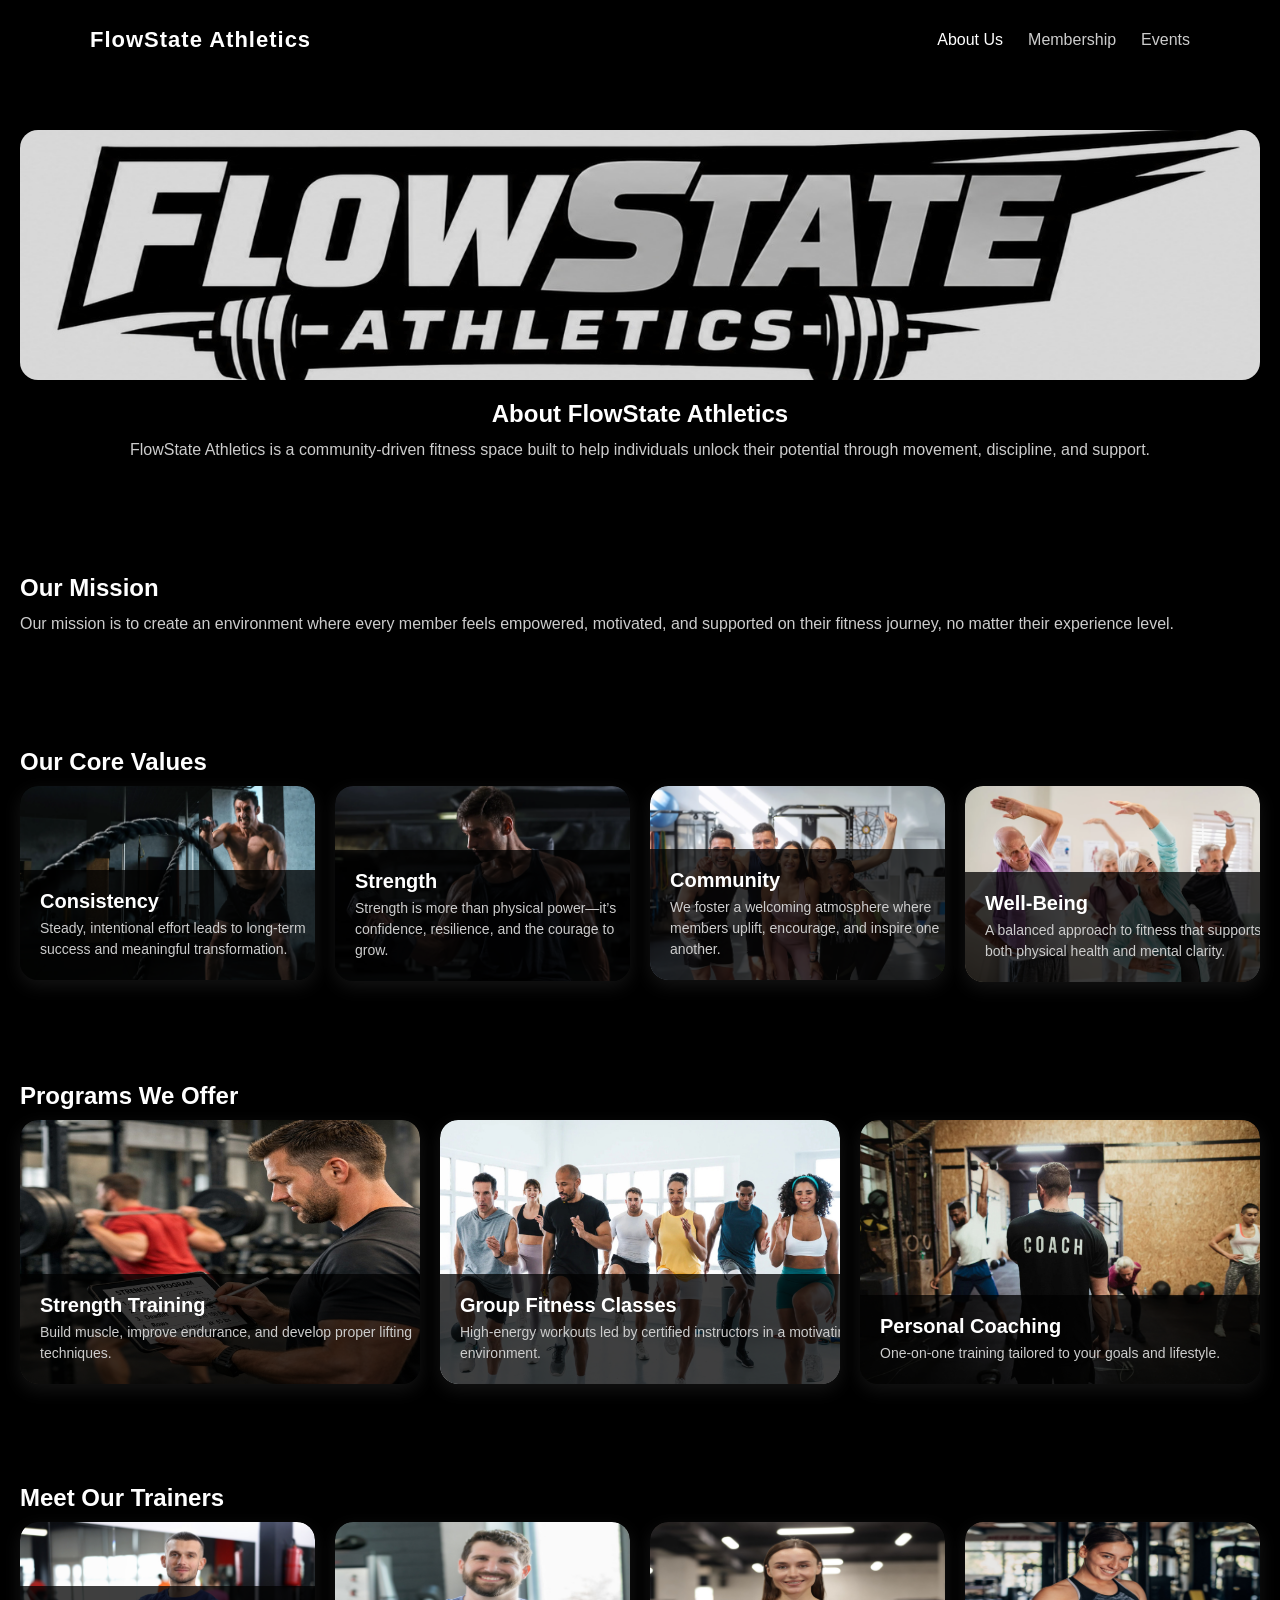
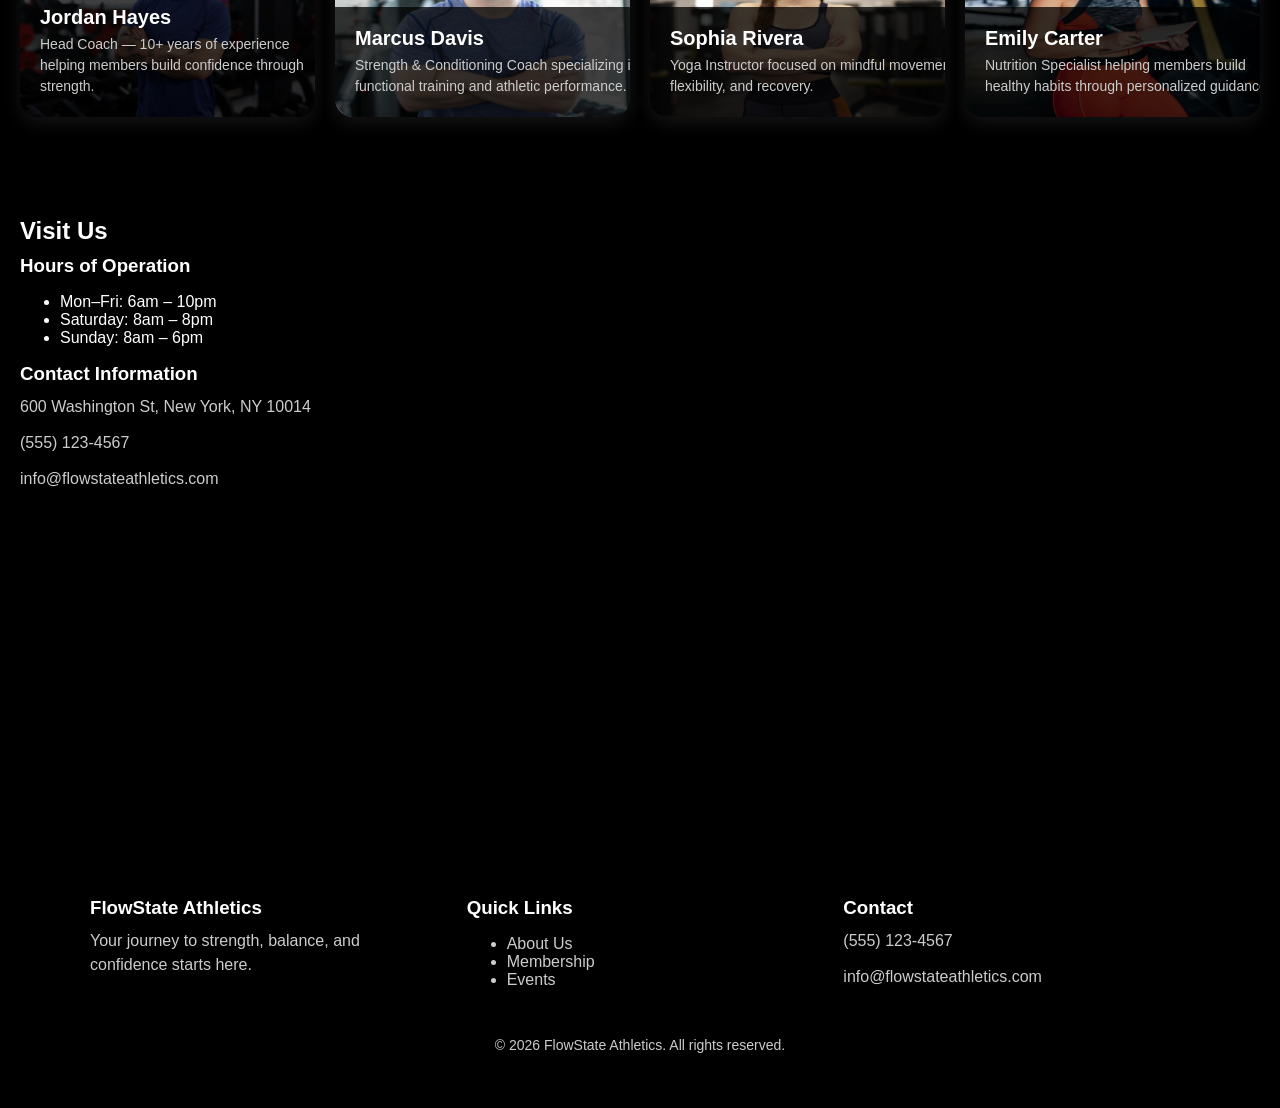
==== index.html @ 58fe33c2 "Update index.html" ====
<!DOCTYPE html>
<html lang="en">
<head>
    <meta charset="UTF-8">
    <meta name="viewport" content="width=device-width, initial-scale=1.0">
    <title>About Us | FlowState Athletics</title>
    <link href="images/favicon.png" rel="icon">
    <link rel="stylesheet" href="styles.css">
</head>

<body>

<header>
    <nav class="navbar">
        <a href="index.html" class="nav-logo">FlowState Athletics</a>

        <div class="hamburger" onclick="toggleMenu()">
            <span></span>
            <span></span>
            <span></span>
        </div>

        <ul class="nav-links" id="navMenu">
            <li><a href="index.html" class="active">About Us</a></li>
            <li><a href="membership.html">Membership</a></li>
            <li><a href="events.html">Events</a></li>
        </ul>
    </nav>
</header>

<main>

<section class="hero">
    <img src="images/about_hero.jpg" alt="FlowState Athletics Gym">
    <h1>About FlowState Athletics</h1>
    <p class="intro-text">
        FlowState Athletics is a community‑driven fitness space built to help individuals unlock their potential through movement, discipline, and support.
    </p>
</section>

<section class="mission">
    <h2>Our Mission</h2>
    <p class="mission-text">
        Our mission is to create an environment where every member feels empowered, motivated, and supported on their fitness journey, no matter their experience level.
    </p>
</section>

<section class="values">
    <h2>Our Core Values</h2>

    <div class="values-container">

        <div class="overlay-card">
            <img src="images/value_consistency.png" alt="Consistency Icon">
            <div class="overlay-box">
                <h3>Consistency</h3>
                <p>Steady, intentional effort leads to long‑term success and meaningful transformation.</p>
            </div>
        </div>

        <div class="overlay-card">
            <img src="images/value_strength.png" alt="Strength Icon">
            <div class="overlay-box">
                <h3>Strength</h3>
                <p>Strength is more than physical power—it’s confidence, resilience, and the courage to grow.</p>
            </div>
        </div>

        <div class="overlay-card">
            <img src="images/value_community.png" alt="Community Icon">
            <div class="overlay-box">
                <h3>Community</h3>
                <p>We foster a welcoming atmosphere where members uplift, encourage, and inspire one another.</p>
            </div>
        </div>

        <div class="overlay-card">
            <img src="images/value_wellbeing.png" alt="Well-being Icon">
            <div class="overlay-box">
                <h3>Well‑Being</h3>
                <p>A balanced approach to fitness that supports both physical health and mental clarity.</p>
            </div>
        </div>

    </div>
</section>

<section class="programs">
    <h2>Programs We Offer</h2>

    <div class="programs-container">

        <div class="overlay-card">
            <img src="images/program_strength.jpg" alt="Strength Training">
            <div class="overlay-box">
                <h3>Strength Training</h3>
                <p>Build muscle, improve endurance, and develop proper lifting techniques.</p>
            </div>
        </div>

        <div class="overlay-card">
            <img src="images/program_group_fitness.jpg" alt="Group Fitness Class">
            <div class="overlay-box">
                <h3>Group Fitness Classes</h3>
                <p>High‑energy workouts led by certified instructors in a motivating environment.</p>
            </div>
        </div>

        <div class="overlay-card">
            <img src="images/program_coaching.jpg" alt="Personal Coaching">
            <div class="overlay-box">
                <h3>Personal Coaching</h3>
                <p>One‑on‑one training tailored to your goals and lifestyle.</p>
            </div>
        </div>

    </div>
</section>

<section class="staff">
    <h2>Meet Our Trainers</h2>

    <div class="staff-container">

        <div class="overlay-card">
            <img src="images/trainer_jordan.jpg" alt="Trainer Jordan">
            <div class="overlay-box">
                <h3>Jordan Hayes</h3>
                <p>Head Coach — 10+ years of experience helping members build confidence through strength.</p>
            </div>
        </div>

        <div class="overlay-card">
            <img src="images/trainer_marcus.jpg" alt="Trainer Marcus">
            <div class="overlay-box">
                <h3>Marcus Davis</h3>
                <p>Strength & Conditioning Coach specializing in functional training and athletic performance.</p>
            </div>
        </div>

        <div class="overlay-card">
            <img src="images/trainer_sophia.jpg" alt="Trainer Sophia">
            <div class="overlay-box">
                <h3>Sophia Rivera</h3>
                <p>Yoga Instructor focused on mindful movement, flexibility, and recovery.</p>
            </div>
        </div>

        <div class="overlay-card">
            <img src="images/trainer_emily.jpg" alt="Trainer Emily">
            <div class="overlay-box">
                <h3>Emily Carter</h3>
                <p>Nutrition Specialist helping members build healthy habits through personalized guidance.</p>
            </div>
        </div>

    </div>
</section>

<section class="visit-us">
    <h2>Visit Us</h2>

    <div class="visit-container">

        <div class="hours">
            <h3>Hours of Operation</h3>
            <ul>
                <li>Mon–Fri: 6am – 10pm</li>
                <li>Saturday: 8am – 8pm</li>
                <li>Sunday: 8am – 6pm</li>
            </ul>
        </div>

        <div class="contact-info">
            <h3>Contact Information</h3>
            <p>600 Washington St, New York, NY 10014</p>
            <p>(555) 123‑4567</p>
            <p>info@flowstateathletics.com</p>
        </div>

        <div class="map-placeholder">
            <iframe src="https://www.google.com/maps/embed?pb=!1m18!1m12!1m3!1d3023.4178839327146!2d-74.01415341161527!3d40.73082949762415!2m3!1f0!2f0!3f0!3m2!1i1024!2i768!4f13.1!3m3!1m2!1s0x89c259ed09a11c3d%3A0x3c18cdf9b21d242e!2s600%20Washington%20St%2C%20New%20York%2C%20NY%2010014!5e0!3m2!1sfr!2sus!4v1779428335322!5m2!1sfr!2sus"
             width="400" height="300" style="border:0;" allowfullscreen="" loading="lazy" referrerpolicy="no-referrer-when-downgrade"></iframe>
        </div>

    </div>
</section>

</main>

<footer>
    <div class="footer-columns">

        <div class="footer-col">
            <h3>FlowState Athletics</h3>
            <p>Your journey to strength, balance, and confidence starts here.</p>
        </div>

        <div class="footer-col">
            <h3>Quick Links</h3>
            <ul>
                <li><a href="index.html">About Us</a></li>
                <li><a href="membership.html">Membership</a></li>
                <li><a href="events.html">Events</a></li>
            </ul>
        </div>

        <div class="footer-col">
            <h3>Contact</h3>
            <p>(555) 123‑4567</p>
            <p>info@flowstateathletics.com</p>
        </div>

    </div>

    <div class="footer-bottom">
        <p>© 2026 FlowState Athletics. All rights reserved.</p>
    </div>
</footer>

<script>
function toggleMenu() {
    document.getElementById("navMenu").classList.toggle("show");
}
</script>

</body>
</html>
---- styles.css ----
body {
    margin: 0;
    padding: 0;
    font-family: Verdana, sans-serif;
    background: #000000;
    color: #ffffff;
}

h1, h2, h3 {
    margin: 0 0 10px;
    font-weight: bold;
    color: #ffffff;
}

p {
    margin: 0 0 12px;
    line-height: 1.5;
    color: #cccccc;
}

section {
    padding: 50px 20px;
}

header {
    background: #000000;
    padding: 15px 0;
    position: relative;
    z-index: 9999;
}

.navbar {
    width: 90%;
    max-width: 1100px;
    margin: auto;
    display: flex;
    justify-content: space-between;
    align-items: center;
}

.nav-logo {
    color: #ffffff;
    font-size: 22px;
    font-weight: bold;
    text-decoration: none;
    letter-spacing: 1px;
}

.nav-links {
    list-style: none;
    display: flex;
    gap: 25px;
    position: relative;
    z-index: 9999;
}

.nav-links a {
    color: #cccccc;
    text-decoration: none;
    font-size: 16px;
}

.nav-links a:hover,
.nav-links .active {
    color: #ffffff;
}

.hamburger {
    display: none;
    flex-direction: column;
    gap: 5px;
    cursor: pointer;
}

.hamburger span {
    width: 28px;
    height: 3px;
    background: #ffffff;
    border-radius: 3px;
}

@media (max-width: 850px) {
    .hamburger {
        display: flex;
    }

    .nav-links {
        position: absolute;
        top: 70px;
        right: 0;
        width: 100%;
        background: #000000;
        flex-direction: column;
        text-align: center;
        padding: 20px 0;
        display: none;
        border-top: 1px solid #333333;
        z-index: 9999;
    }

    .nav-links li {
        margin: 15px 0;
    }

    .nav-links.show {
        display: flex;
    }

    .hero {
        margin-top: 20px;
    }
}

.hero img {
    width: 100%;
    height: auto;
    max-height: 250px;
    object-fit: cover;
    border-radius: 18px;
    margin-bottom: 20px;
    filter: brightness(85%);
}

@media (max-width: 600px) {
    .hero img {
        max-height: 180px;
    }
}

.hero {
    text-align: center;
}

.page-title {
    text-align: center;
    padding: 40px 20px;
}

.subtitle {
    color: #cccccc;
    font-size: 16px;
}

img {
    width: 100%;
    height: auto;
    object-fit: contain;
    display: block;
    border-radius: 18px;
}

.values-container,
.programs-container,
.staff-container,
.benefits-container,
.featured-container {
    display: grid;
    gap: 20px;
    grid-template-columns: repeat(auto-fit, minmax(250px, 1fr));
    align-items: start;
}

.overlay-card {
    position: relative;
    border-radius: 18px;
    overflow: hidden;
    background: #000000;
    box-shadow: 0 6px 18px rgba(255, 255, 255, 0.08);
    transition: transform 0.25s ease, box-shadow 0.25s ease;
}

.overlay-card:hover {
    transform: translateY(-6px);
    box-shadow: 0 12px 32px rgba(255, 255, 255, 0.12);
}

.overlay-card img {
    width: 100%;
    height: auto;
    display: block;
}

.overlay-box {
    position: absolute;
    bottom: 0;
    left: 0;
    width: 100%;
    padding: 20px;
    background: rgba(0, 0, 0, 0.75);
    color: #ffffff;
    border-bottom-left-radius: 18px;
    border-bottom-right-radius: 18px;
    opacity: 1;
    transition: opacity 0.3s ease;
}

.overlay-box h3 {
    margin: 0 0 5px;
    font-size: 20px;
    font-weight: bold;
}

.overlay-box p {
    margin: 0;
    font-size: 14px;
}

.registration-form {
    max-width: 700px;
    margin: auto;
}

.form-field {
    margin-bottom: 20px;
}

label {
    display: block;
    margin-bottom: 6px;
    font-weight: bold;
    color: #ffffff;
}

input,
select,
textarea {
    width: 100%;
    padding: 10px;
    border: 1px solid #444444;
    background: #111111;
    color: #ffffff;
    border-radius: 6px;
    font-size: 15px;
}

textarea {
    height: 120px;
}

button {
    padding: 12px 20px;
    background: #ffffff;
    color: #000000;
    border: none;
    border-radius: 6px;
    font-size: 15px;
    cursor: pointer;
}

button:hover {
    background: #cccccc;
}

.calendar-section {
    text-align: center;
}

.calendar-section h2 {
    text-align: center;
    margin-bottom: 20px;
}

.static-calendar {
    width: 100%;
    max-width: 900px;
    margin-left: auto;
    margin-right: auto;
    border-collapse: collapse;
    display: grid;
    grid-template-columns: repeat(7, 1fr);
    background: #111111;
    border: 1px solid #333333;
}

.static-calendar .header div {
    background: #000000;
    color: #ffffff;
    padding: 12px 0;
    text-align: center;
    font-weight: bold;
    border: 1px solid #222222;
}

.calendar-row {
    display: contents;
}

.day {
    min-height: 110px;
    padding: 8px;
    border: 1px solid #333333;
    vertical-align: top;
    font-size: 14px;
    background: #1a1a1a;
    color: #ffffff;
}

.day.empty {
    background: #0d0d0d;
}

.event {
    display: block;
    margin-top: 6px;
    font-size: 12px;
    color: #66aaff;
    line-height: 1.3;
}

.event.highlight {
    color: #ff6666;
    font-weight: bold;
}

.day:hover {
    background: #222222;
    cursor: pointer;
}

.calendar-note {
    text-align: center;
    margin-top: 12px;
    font-size: 14px;
    color: #cccccc;
}

footer {
    background: #000000;
    color: #cccccc;
    padding: 40px 20px;
}

.footer-columns {
    display: grid;
    grid-template-columns: repeat(auto-fit, minmax(200px, 1fr));
    gap: 30px;
    max-width: 1100px;
    margin: auto;
}

.footer-col h3 {
    color: #ffffff;
    margin-bottom: 10px;
}

.footer-col a {
    color: #cccccc;
    text-decoration: none;
}

.footer-col a:hover {
    color: #ffffff;
}

.footer-bottom {
    text-align: center;
    margin-top: 30px;
    color: #777777;
    font-size: 14px;
}
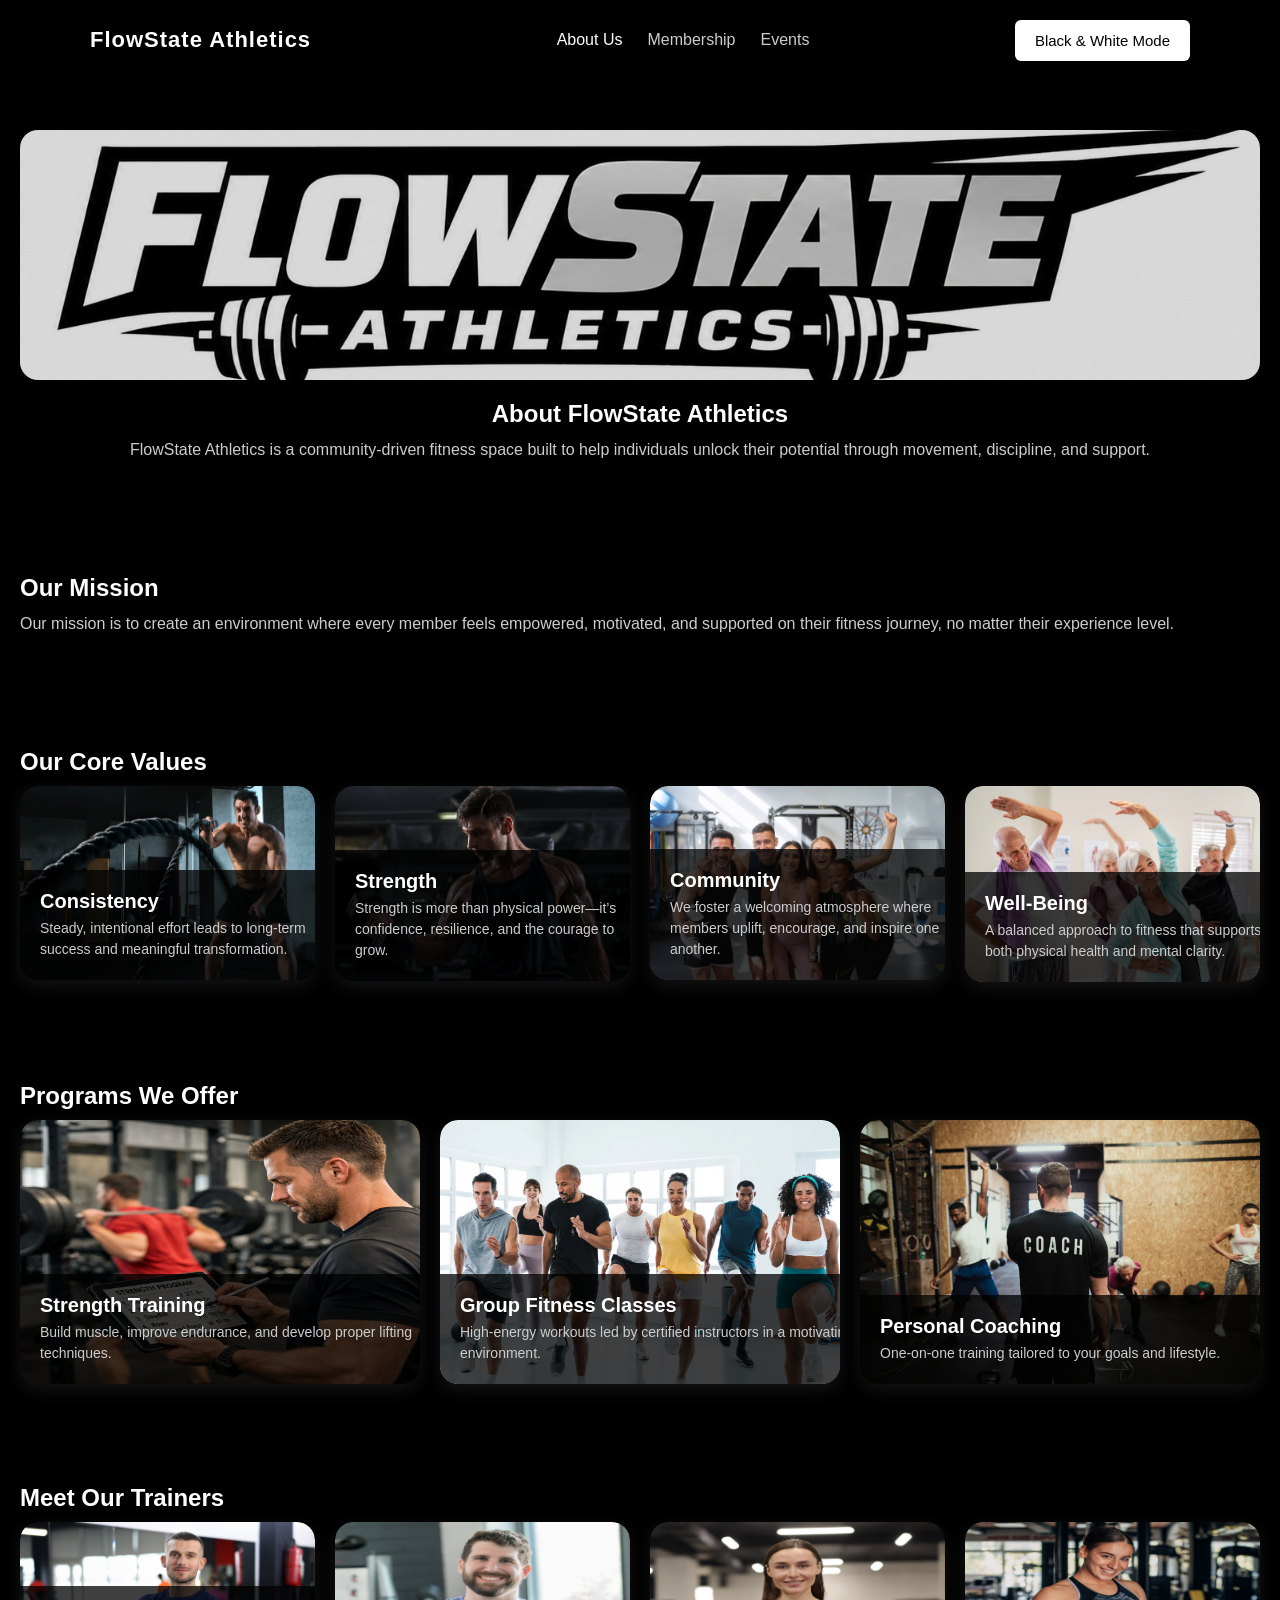
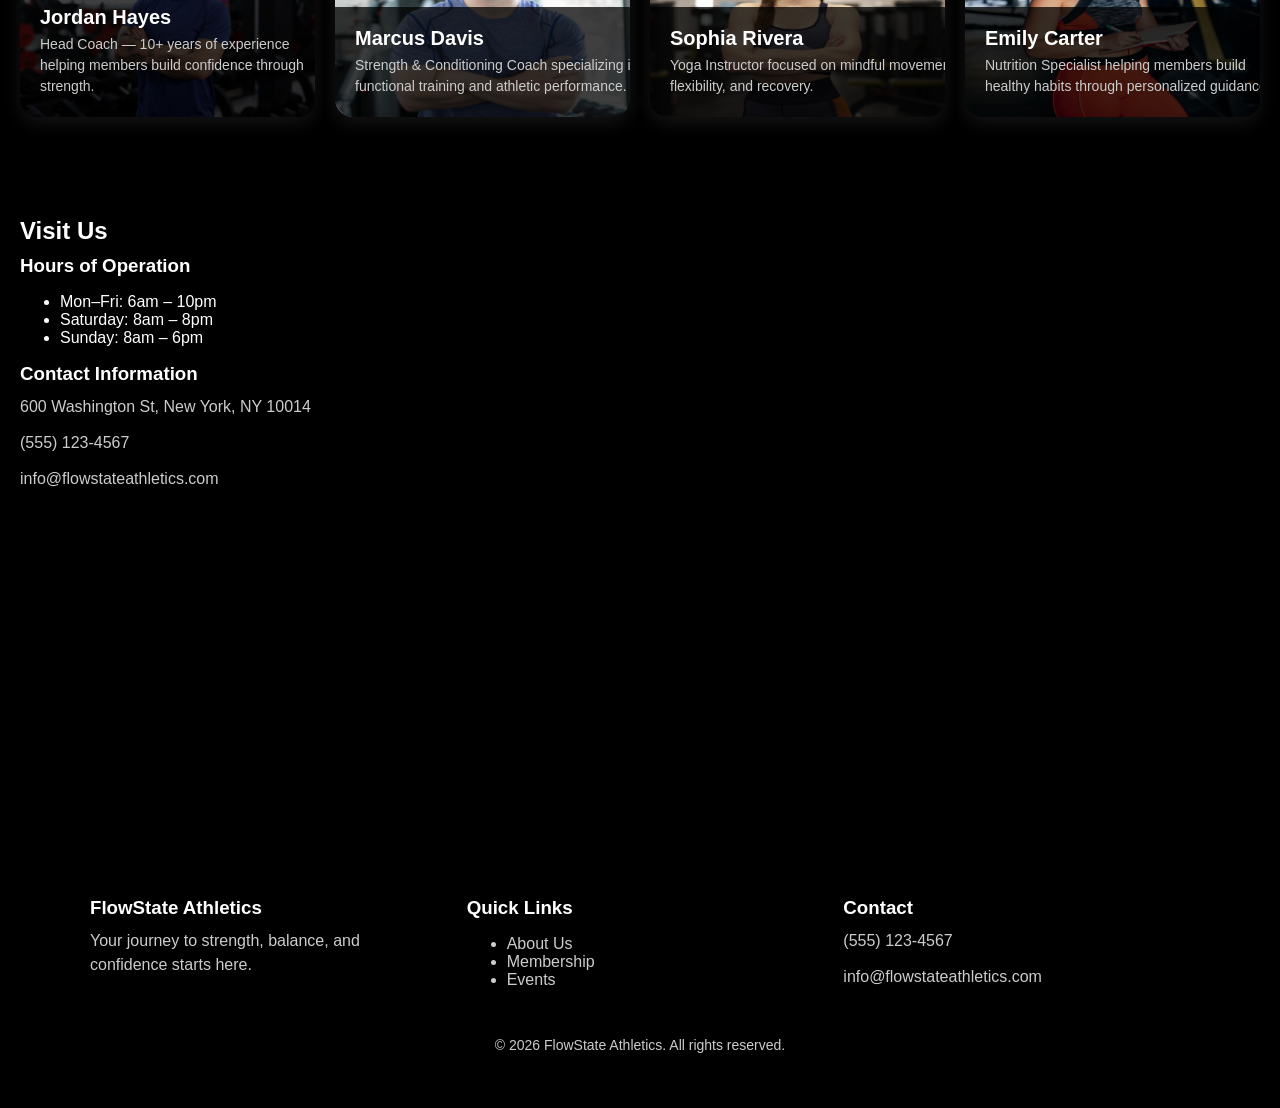
==== commit d39f2ce2: "Update index.html" ====
--- a/index.html
+++ b/index.html
@@ -25,6 +25,8 @@
             <li><a href="membership.html">Membership</a></li>
             <li><a href="events.html">Events</a></li>
         </ul>
+
+        <button id="bwToggle" onclick="toggleBW()">Black & White Mode</button>
     </nav>
 </header>
 
@@ -222,6 +224,18 @@
 function toggleMenu() {
     document.getElementById("navMenu").classList.toggle("show");
 }
+
+function toggleBW() {
+    let html = document.documentElement;
+
+    if (html.style.filter === "grayscale(100%)") {
+        html.style.filter = "none";
+        document.getElementById("bwToggle").innerText = "Black & White Mode";
+    } else {
+        html.style.filter = "grayscale(100%)";
+        document.getElementById("bwToggle").innerText = "Color Mode";
+    }
+}
 </script>
 
 </body>
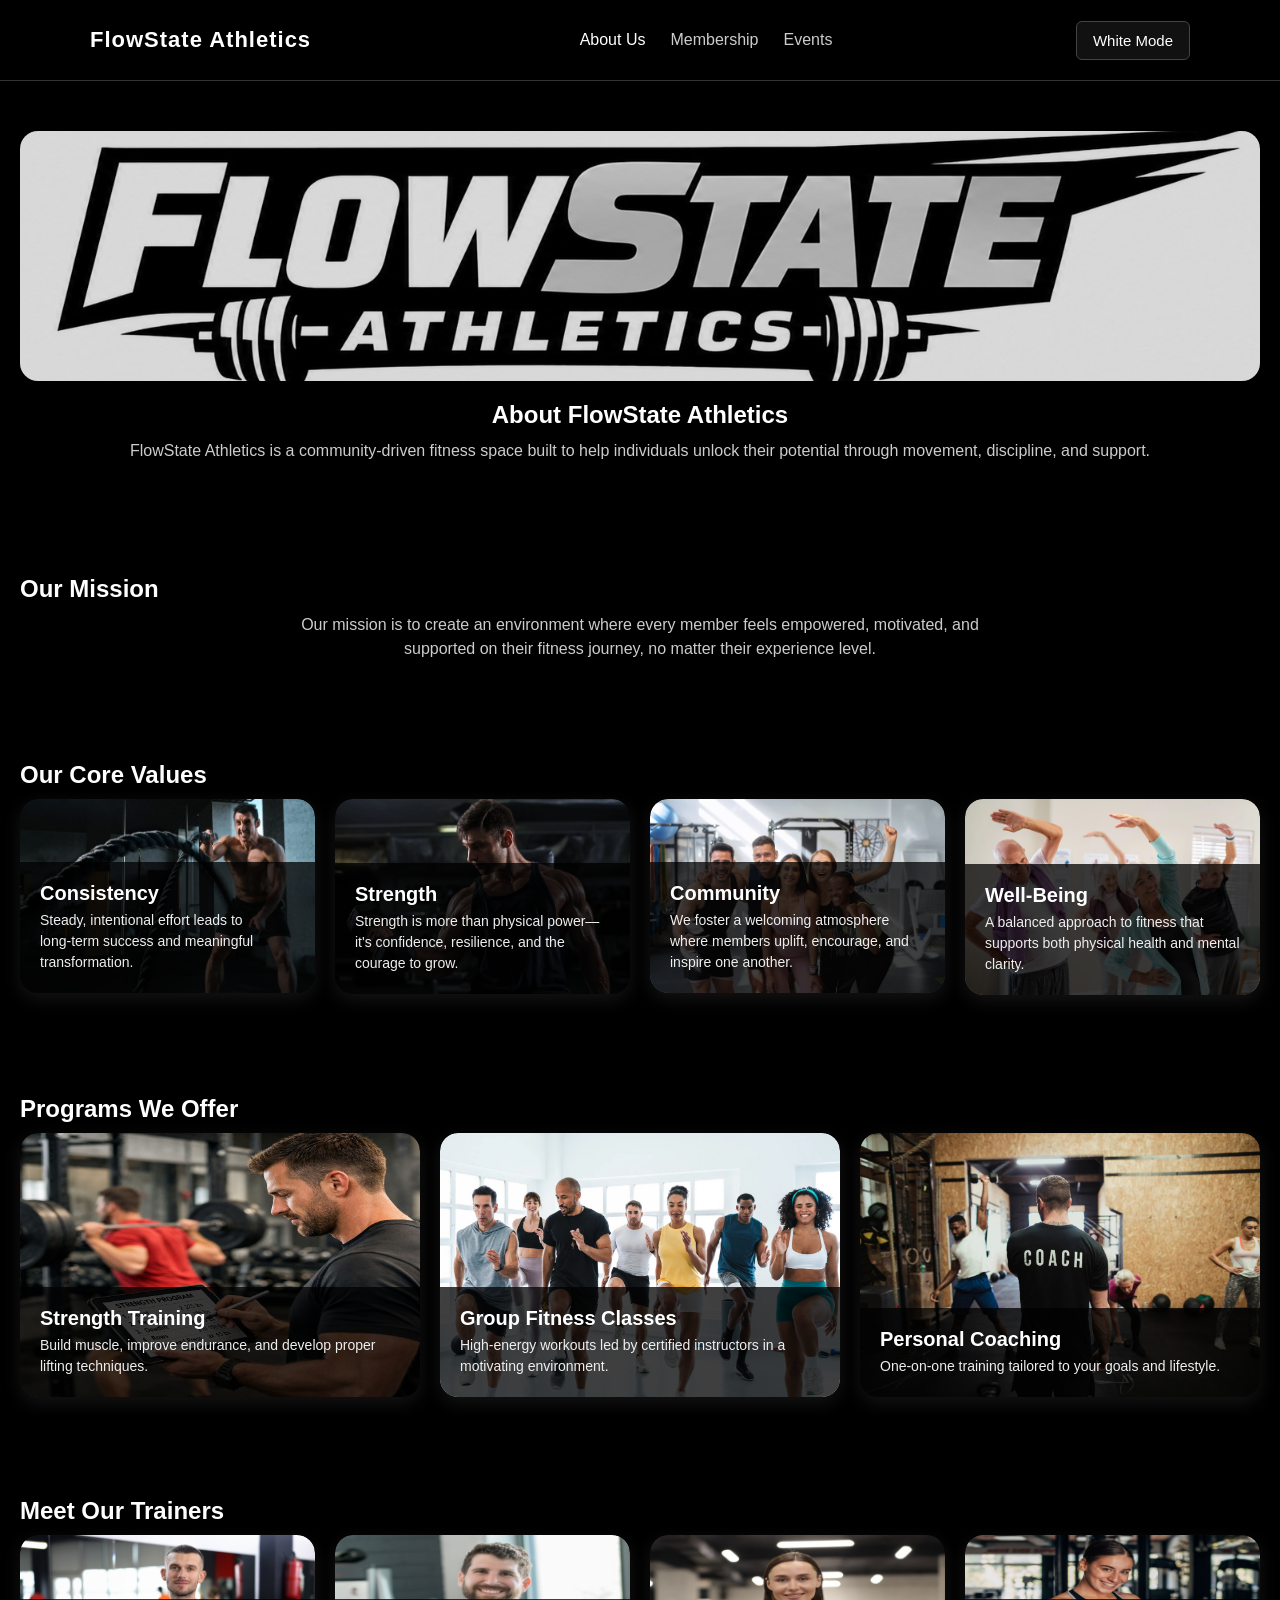
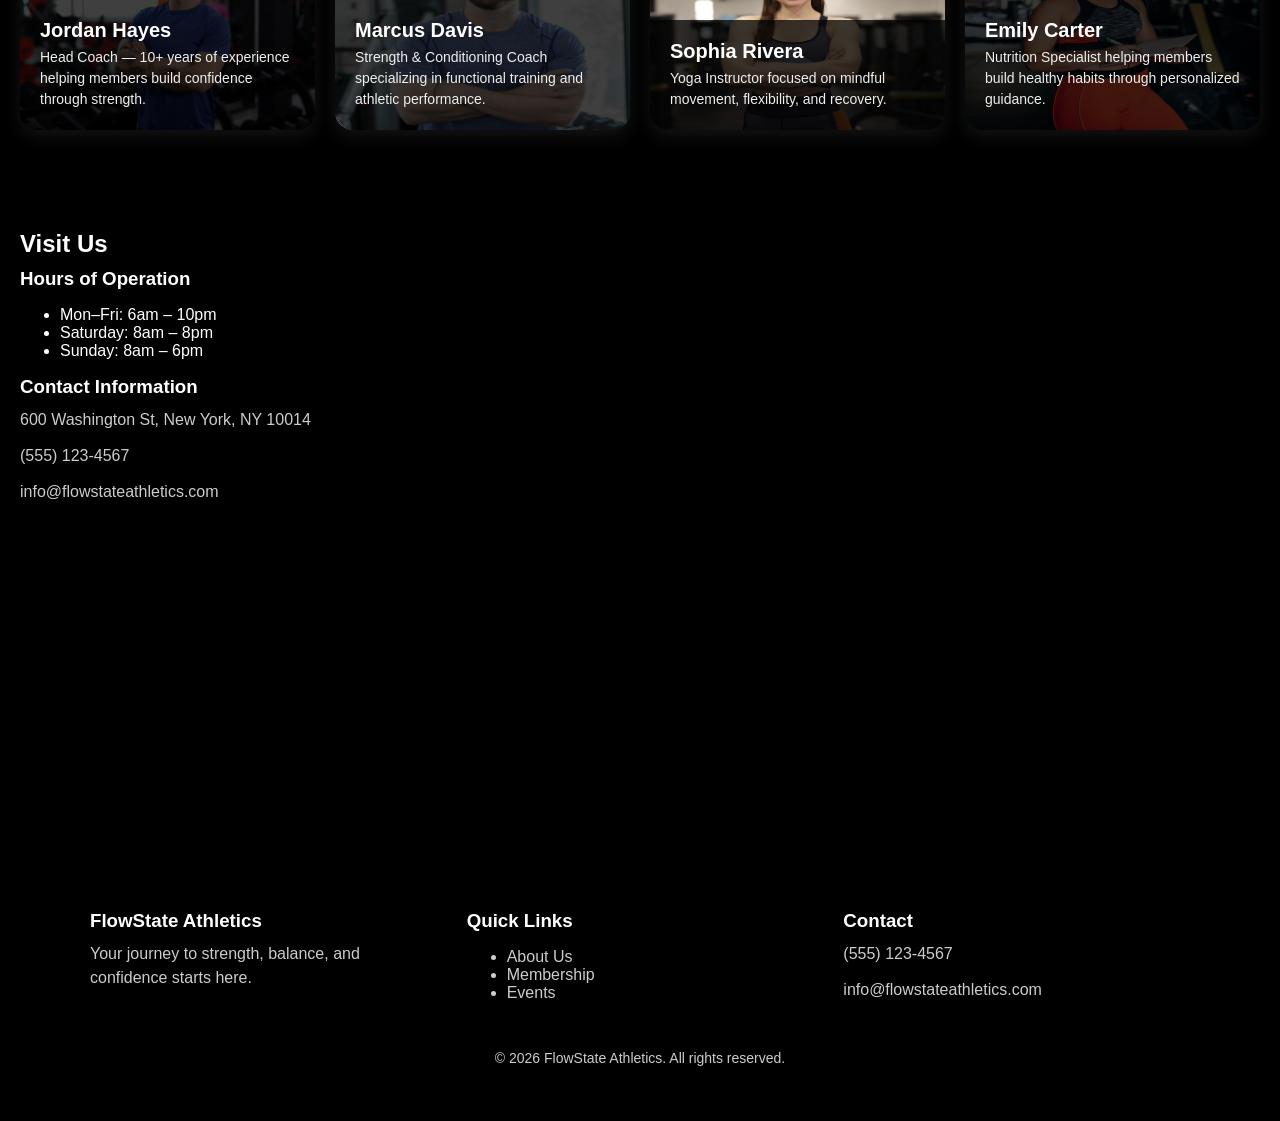
==== commit 5ad92413: "Update index.html" ====
--- a/index.html
+++ b/index.html
@@ -26,7 +26,7 @@
             <li><a href="events.html">Events</a></li>
         </ul>
 
-        <button id="bwToggle" onclick="toggleBW()">Black & White Mode</button>
+        <button id="bwToggle" onclick="toggleBW()">White Mode</button>
     </nav>
 </header>
 
@@ -64,7 +64,7 @@
             <img src="images/value_strength.png" alt="Strength Icon">
             <div class="overlay-box">
                 <h3>Strength</h3>
-                <p>Strength is more than physical power—it’s confidence, resilience, and the courage to grow.</p>
+                <p>Strength is more than physical power—it's confidence, resilience, and the courage to grow.</p>
             </div>
         </div>
 
@@ -221,21 +221,30 @@
 </footer>
 
 <script>
-function toggleMenu() {
-    document.getElementById("navMenu").classList.toggle("show");
-}
-
-function toggleBW() {
-    let html = document.documentElement;
-
-    if (html.style.filter === "grayscale(100%)") {
-        html.style.filter = "none";
-        document.getElementById("bwToggle").innerText = "Black & White Mode";
-    } else {
-        html.style.filter = "grayscale(100%)";
-        document.getElementById("bwToggle").innerText = "Color Mode";
+    // Apply saved theme immediately to avoid flash
+    (function () {
+        if (localStorage.getItem("theme") === "white") {
+            document.documentElement.classList.add("white-mode");
+        }
+    })();
+
+    window.addEventListener("DOMContentLoaded", function () {
+        if (localStorage.getItem("theme") === "white") {
+            document.getElementById("bwToggle").innerText = "Dark Mode";
+        }
+    });
+
+    function toggleMenu() {
+        document.getElementById("navMenu").classList.toggle("show");
     }
-}
+
+    function toggleBW() {
+        const html = document.documentElement;
+        const btn = document.getElementById("bwToggle");
+        const isWhite = html.classList.toggle("white-mode");
+        btn.innerText = isWhite ? "Dark Mode" : "White Mode";
+        localStorage.setItem("theme", isWhite ? "white" : "dark");
+    }
 </script>
 
 </body>
--- a/styles.css
+++ b/styles.css
@@ -1,21 +1,72 @@
+html {
+    transition: background-color 0.5s ease, color 0.5s ease;
+}
+
+:root {
+    --bg: #000000;
+    --bg-alt: #111111;
+    --bg-card: #1a1a1a;
+    --bg-nav: #000000;
+    --text: #ffffff;
+    --text-muted: #cccccc;
+    --text-dim: #777777;
+    --border: #333333;
+    --border-light: #444444;
+    --btn-bg: #111111;
+    --btn-border: #444444;
+    --input-bg: #111111;
+    --day-bg: #1a1a1a;
+    --day-empty: #0d0d0d;
+    --day-hover: #222222;
+    --calendar-bg: #111111;
+    --overlay: rgba(0, 0, 0, 0.75);
+    --footer-bg: #000000;
+    --card-shadow: rgba(255, 255, 255, 0.08);
+    --card-shadow-hover: rgba(255, 255, 255, 0.12);
+}
+
+html.white-mode {
+    --bg: #f5f5f5;
+    --bg-alt: #ffffff;
+    --bg-card: #ffffff;
+    --bg-nav: #ffffff;
+    --text: #111111;
+    --text-muted: #444444;
+    --text-dim: #888888;
+    --border: #dddddd;
+    --border-light: #cccccc;
+    --btn-bg: #f0f0f0;
+    --btn-border: #cccccc;
+    --input-bg: #ffffff;
+    --day-bg: #ffffff;
+    --day-empty: #f0f0f0;
+    --day-hover: #eeeeee;
+    --calendar-bg: #ffffff;
+    --overlay: rgba(0, 0, 0, 0.6);
+    --footer-bg: #111111;
+    --card-shadow: rgba(0, 0, 0, 0.08);
+    --card-shadow-hover: rgba(0, 0, 0, 0.15);
+}
+
 body {
     margin: 0;
     padding: 0;
     font-family: Verdana, sans-serif;
-    background: #000000;
-    color: #ffffff;
+    background: var(--bg);
+    color: var(--text);
+    transition: background 0.5s ease, color 0.5s ease;
 }
 
 h1, h2, h3 {
     margin: 0 0 10px;
     font-weight: bold;
-    color: #ffffff;
+    color: var(--text);
 }
 
 p {
     margin: 0 0 12px;
     line-height: 1.5;
-    color: #cccccc;
+    color: var(--text-muted);
 }
 
 section {
@@ -23,10 +74,12 @@
 }
 
 header {
-    background: #000000;
+    background: var(--bg-nav);
     padding: 15px 0;
     position: relative;
     z-index: 9999;
+    border-bottom: 1px solid var(--border);
+    transition: background 0.5s ease, border-color 0.5s ease;
 }
 
 .navbar {
@@ -39,11 +92,12 @@
 }
 
 .nav-logo {
-    color: #ffffff;
+    color: var(--text);
     font-size: 22px;
     font-weight: bold;
     text-decoration: none;
     letter-spacing: 1px;
+    transition: color 0.5s ease;
 }
 
 .nav-links {
@@ -55,14 +109,30 @@
 }
 
 .nav-links a {
-    color: #cccccc;
+    color: var(--text-muted);
     text-decoration: none;
     font-size: 16px;
+    transition: color 0.5s ease;
 }
 
 .nav-links a:hover,
 .nav-links .active {
-    color: #ffffff;
+    color: var(--text);
+}
+
+#bwToggle {
+    padding: 10px 16px;
+    background: var(--btn-bg);
+    color: var(--text);
+    border: 1px solid var(--btn-border);
+    border-radius: 6px;
+    cursor: pointer;
+    margin-left: 15px;
+    transition: background 0.5s ease, color 0.5s ease, border-color 0.5s ease;
+}
+
+#bwToggle:hover {
+    background: var(--day-hover);
 }
 
 .hamburger {
@@ -75,8 +145,9 @@
 .hamburger span {
     width: 28px;
     height: 3px;
-    background: #ffffff;
+    background: var(--text);
     border-radius: 3px;
+    transition: background 0.5s ease;
 }
 
 @media (max-width: 850px) {
@@ -89,12 +160,12 @@
         top: 70px;
         right: 0;
         width: 100%;
-        background: #000000;
+        background: var(--bg-nav);
         flex-direction: column;
         text-align: center;
         padding: 20px 0;
         display: none;
-        border-top: 1px solid #333333;
+        border-top: 1px solid var(--border);
         z-index: 9999;
     }
 
@@ -137,7 +208,7 @@
 }
 
 .subtitle {
-    color: #cccccc;
+    color: var(--text-muted);
     font-size: 16px;
 }
 
@@ -164,14 +235,14 @@
     position: relative;
     border-radius: 18px;
     overflow: hidden;
-    background: #000000;
-    box-shadow: 0 6px 18px rgba(255, 255, 255, 0.08);
-    transition: transform 0.25s ease, box-shadow 0.25s ease;
+    background: var(--bg);
+    box-shadow: 0 6px 18px var(--card-shadow);
+    transition: transform 0.25s ease, box-shadow 0.25s ease, background 0.5s ease;
 }
 
 .overlay-card:hover {
     transform: translateY(-6px);
-    box-shadow: 0 12px 32px rgba(255, 255, 255, 0.12);
+    box-shadow: 0 12px 32px var(--card-shadow-hover);
 }
 
 .overlay-card img {
@@ -186,23 +257,26 @@
     left: 0;
     width: 100%;
     padding: 20px;
-    background: rgba(0, 0, 0, 0.75);
+    background: var(--overlay);
     color: #ffffff;
     border-bottom-left-radius: 18px;
     border-bottom-right-radius: 18px;
     opacity: 1;
-    transition: opacity 0.3s ease;
+    transition: opacity 0.3s ease, background 0.5s ease;
+    box-sizing: border-box;
 }
 
 .overlay-box h3 {
     margin: 0 0 5px;
     font-size: 20px;
     font-weight: bold;
+    color: #ffffff;
 }
 
 .overlay-box p {
     margin: 0;
     font-size: 14px;
+    color: #eeeeee;
 }
 
 .registration-form {
@@ -218,7 +292,8 @@
     display: block;
     margin-bottom: 6px;
     font-weight: bold;
-    color: #ffffff;
+    color: var(--text);
+    transition: color 0.5s ease;
 }
 
 input,
@@ -226,11 +301,13 @@
 textarea {
     width: 100%;
     padding: 10px;
-    border: 1px solid #444444;
-    background: #111111;
-    color: #ffffff;
+    border: 1px solid var(--border-light);
+    background: var(--input-bg);
+    color: var(--text);
     border-radius: 6px;
     font-size: 15px;
+    transition: background 0.5s ease, color 0.5s ease, border-color 0.5s ease;
+    box-sizing: border-box;
 }
 
 textarea {
@@ -239,16 +316,17 @@
 
 button {
     padding: 12px 20px;
-    background: #ffffff;
-    color: #000000;
+    background: var(--text);
+    color: var(--bg);
     border: none;
     border-radius: 6px;
     font-size: 15px;
     cursor: pointer;
+    transition: background 0.5s ease, color 0.5s ease;
 }
 
 button:hover {
-    background: #cccccc;
+    background: var(--text-muted);
 }
 
 .calendar-section {
@@ -268,17 +346,19 @@
     border-collapse: collapse;
     display: grid;
     grid-template-columns: repeat(7, 1fr);
-    background: #111111;
-    border: 1px solid #333333;
+    background: var(--calendar-bg);
+    border: 1px solid var(--border);
+    transition: background 0.5s ease, border-color 0.5s ease;
 }
 
 .static-calendar .header div {
-    background: #000000;
-    color: #ffffff;
+    background: var(--bg);
+    color: var(--text);
     padding: 12px 0;
     text-align: center;
     font-weight: bold;
-    border: 1px solid #222222;
+    border: 1px solid var(--border);
+    transition: background 0.5s ease, color 0.5s ease, border-color 0.5s ease;
 }
 
 .calendar-row {
@@ -288,15 +368,16 @@
 .day {
     min-height: 110px;
     padding: 8px;
-    border: 1px solid #333333;
+    border: 1px solid var(--border);
     vertical-align: top;
     font-size: 14px;
-    background: #1a1a1a;
-    color: #ffffff;
+    background: var(--day-bg);
+    color: var(--text);
+    transition: background 0.5s ease, color 0.5s ease, border-color 0.5s ease;
 }
 
 .day.empty {
-    background: #0d0d0d;
+    background: var(--day-empty);
 }
 
 .event {
@@ -313,7 +394,7 @@
 }
 
 .day:hover {
-    background: #222222;
+    background: var(--day-hover);
     cursor: pointer;
 }
 
@@ -321,13 +402,14 @@
     text-align: center;
     margin-top: 12px;
     font-size: 14px;
-    color: #cccccc;
+    color: var(--text-muted);
 }
 
 footer {
-    background: #000000;
-    color: #cccccc;
+    background: var(--footer-bg);
+    color: var(--text-muted);
     padding: 40px 20px;
+    transition: background 0.5s ease;
 }
 
 .footer-columns {
@@ -343,6 +425,7 @@
     margin-bottom: 10px;
 }
 
+.footer-col p,
 .footer-col a {
     color: #cccccc;
     text-decoration: none;
@@ -358,3 +441,9 @@
     color: #777777;
     font-size: 14px;
 }
+
+.mission-text {
+    max-width: 700px;
+    margin: 0 auto;
+    text-align: center;
+}
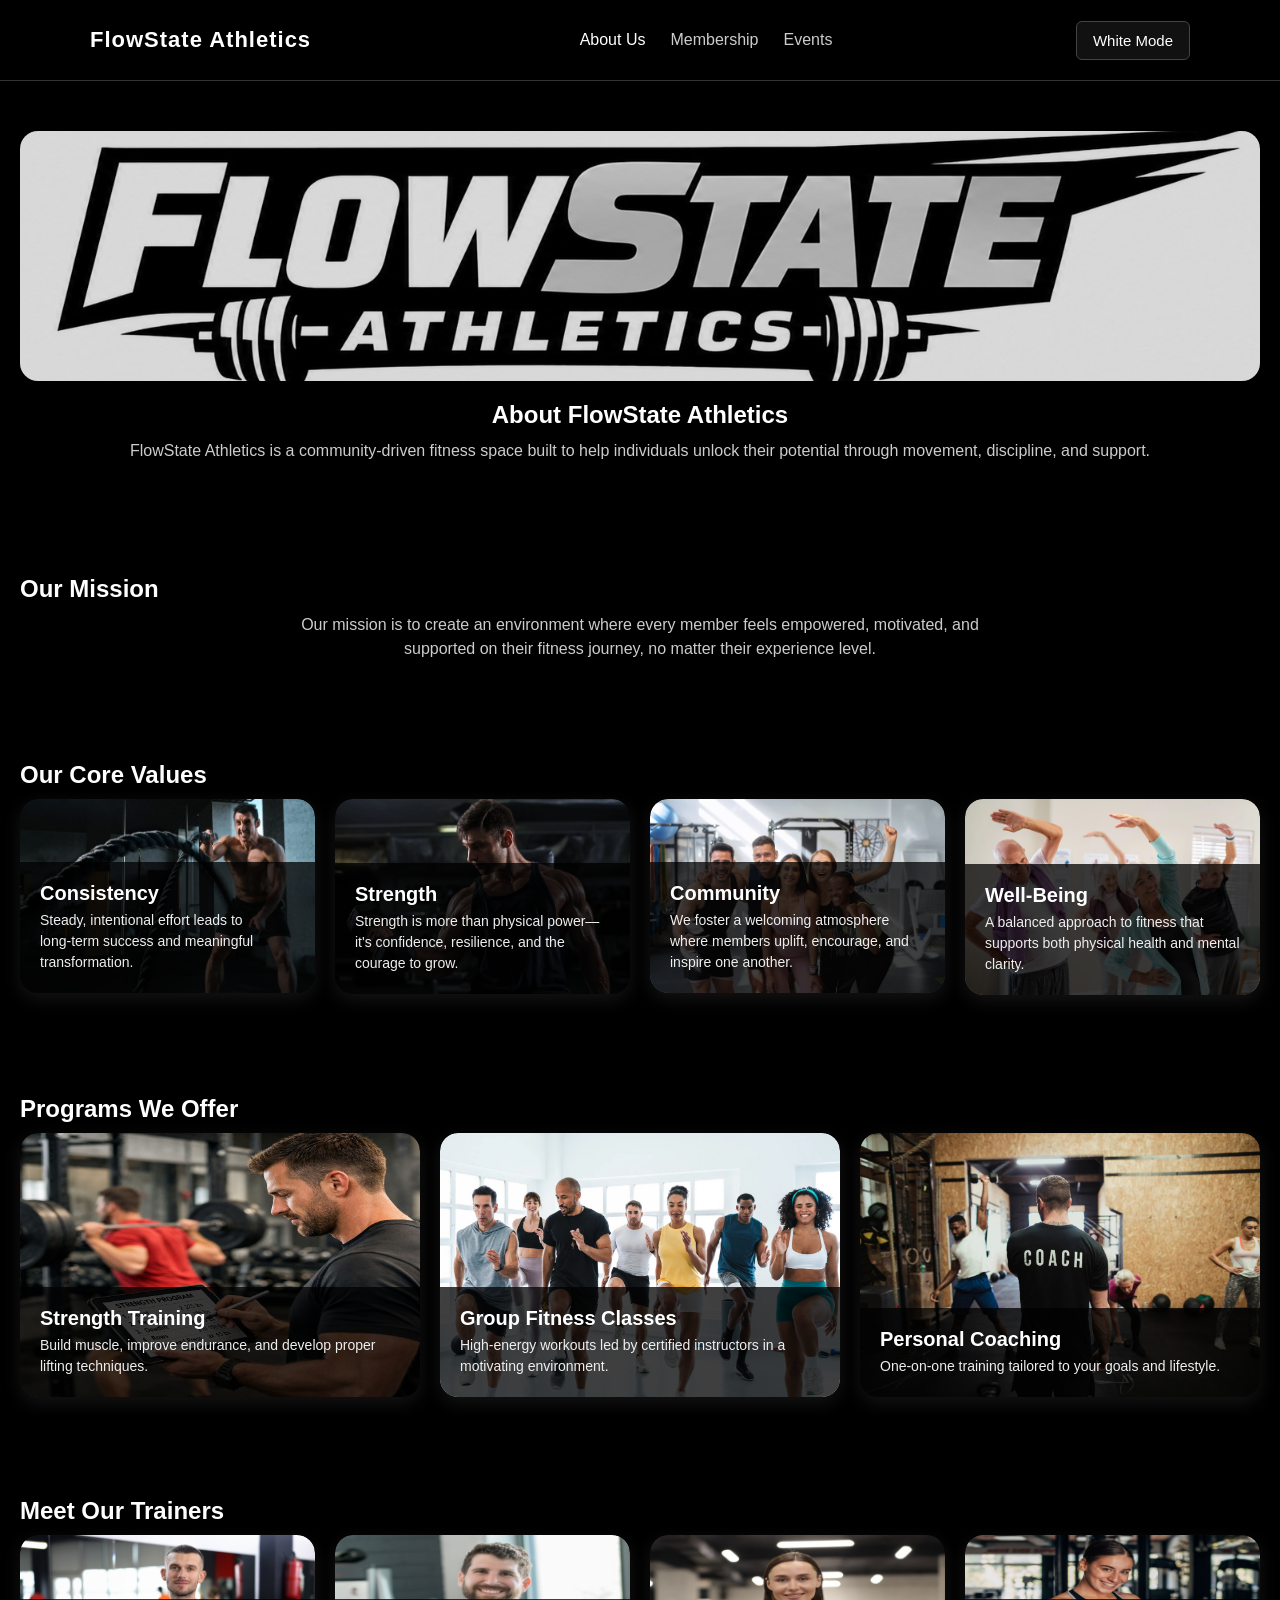
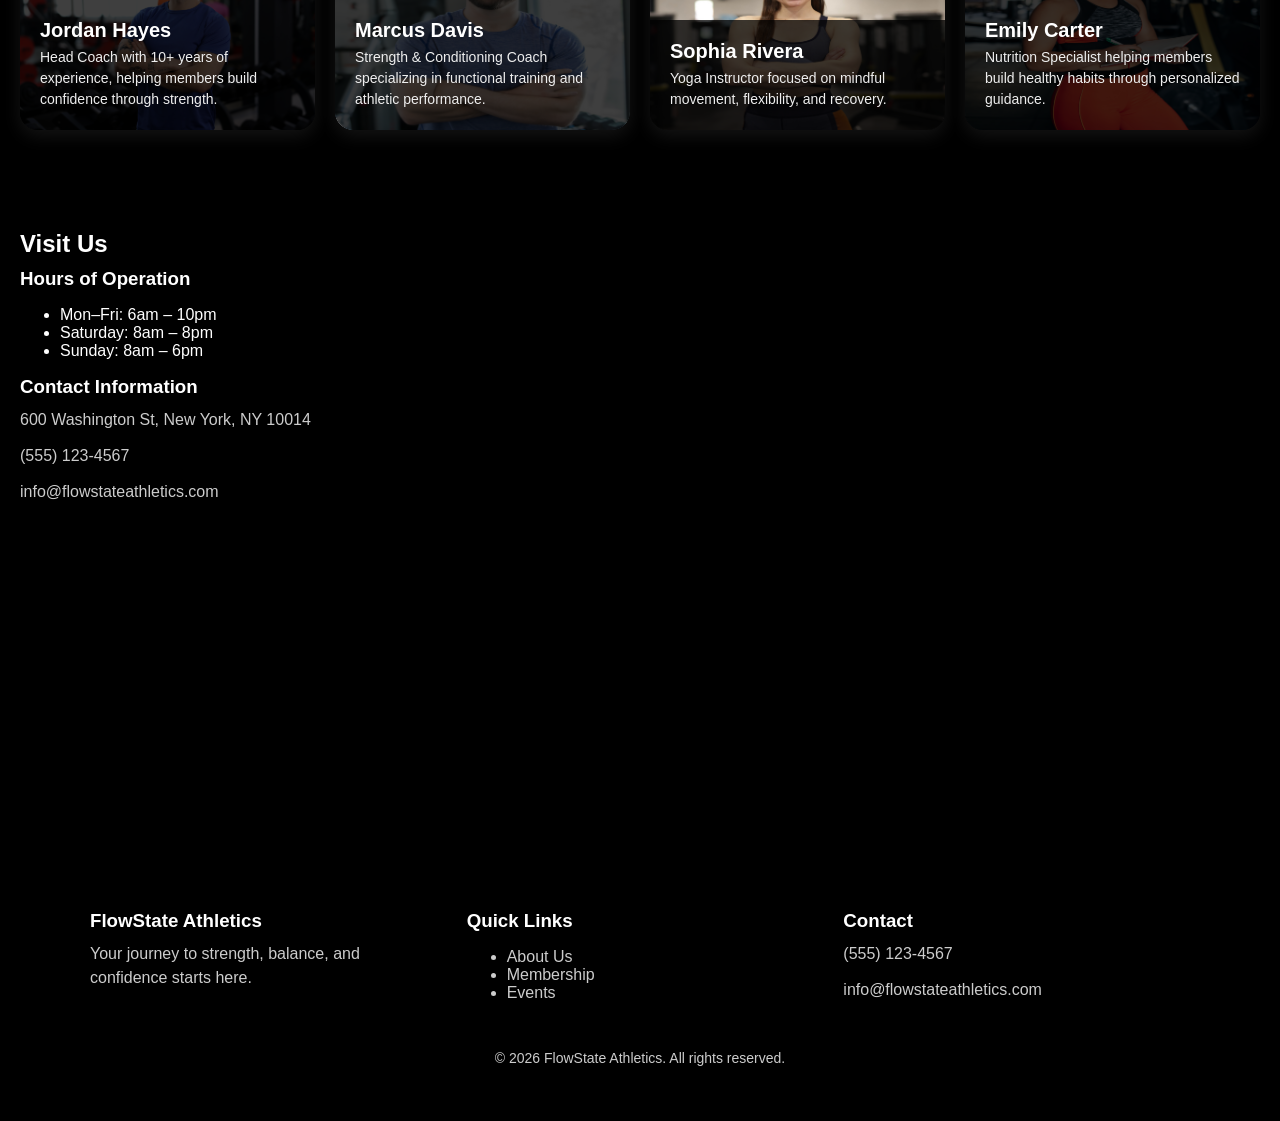
==== commit 9cf512c9: "Update index.html" ====
--- a/index.html
+++ b/index.html
@@ -128,7 +128,7 @@
             <img src="images/trainer_jordan.jpg" alt="Trainer Jordan">
             <div class="overlay-box">
                 <h3>Jordan Hayes</h3>
-                <p>Head Coach — 10+ years of experience helping members build confidence through strength.</p>
+                <p>Head Coach with 10+ years of experience, helping members build confidence through strength.</p>
             </div>
         </div>
 
@@ -221,7 +221,7 @@
 </footer>
 
 <script>
-    // Apply saved theme immediately to avoid flash
+    
     (function () {
         if (localStorage.getItem("theme") === "white") {
             document.documentElement.classList.add("white-mode");
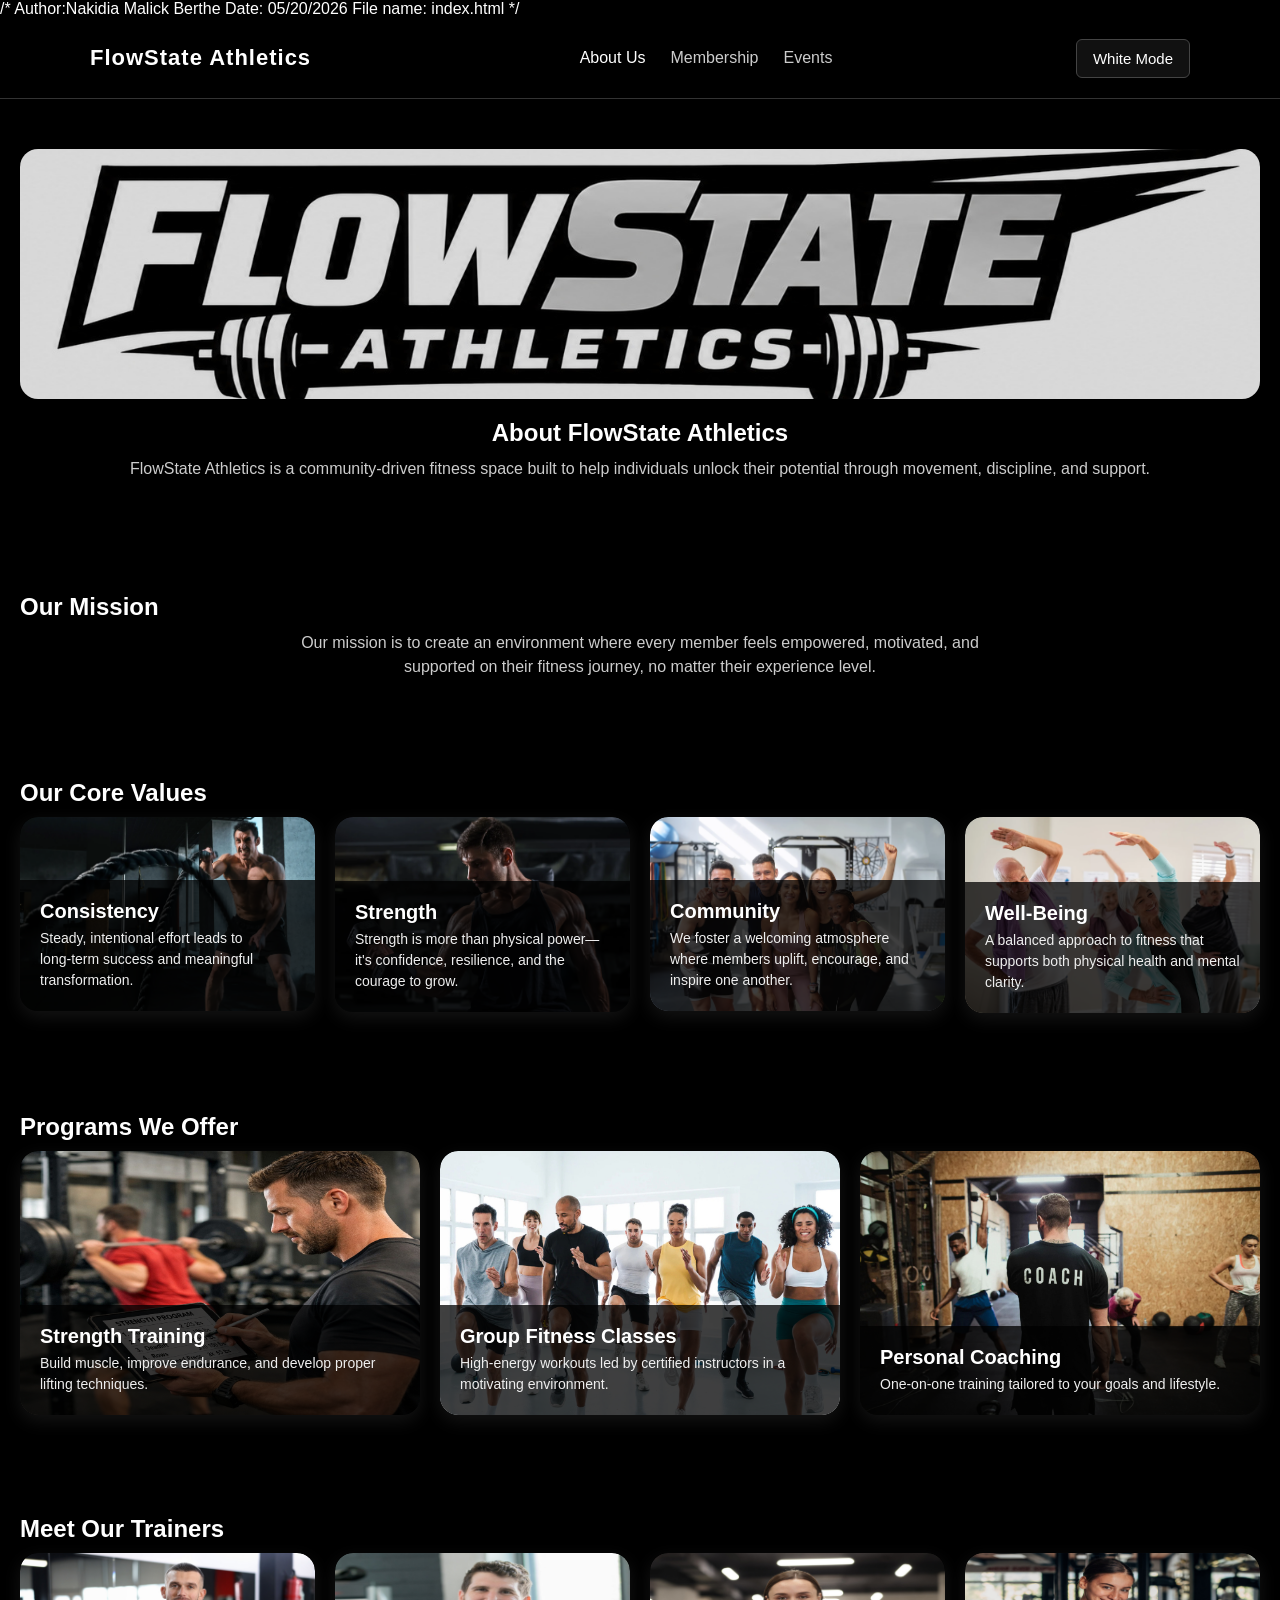
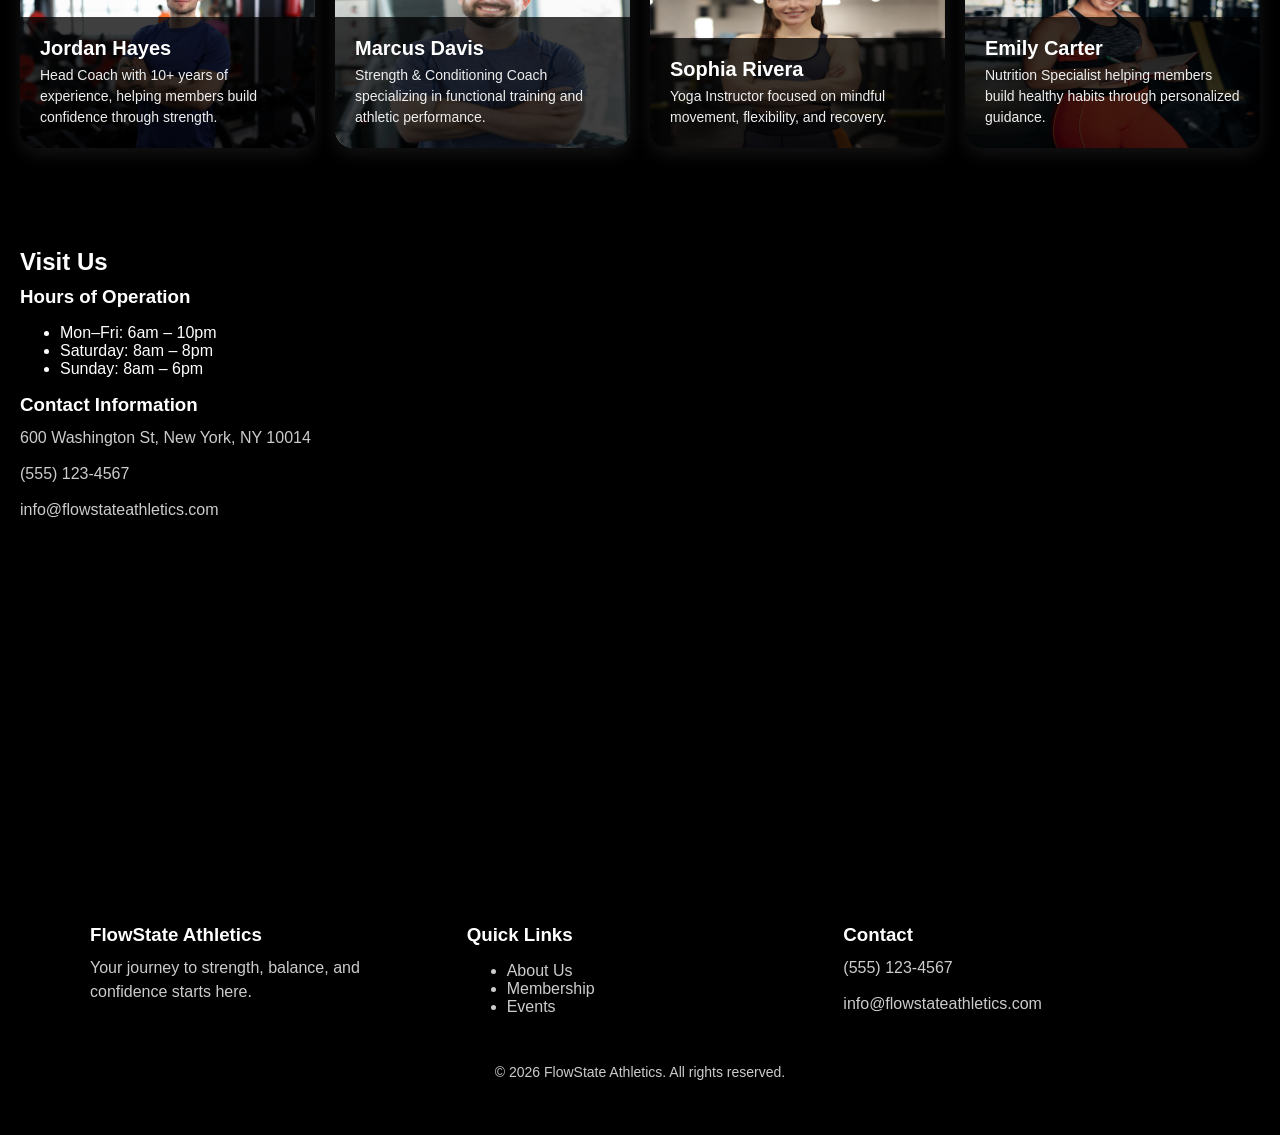
==== commit 91d73cdc: "Update index.html" ====
--- a/index.html
+++ b/index.html
@@ -1,3 +1,9 @@
+/*
+Author:Nakidia Malick Berthe
+Date: 05/20/2026
+File name: index.html
+*/
+
 <!DOCTYPE html>
 <html lang="en">
 <head>
--- a/styles.css
+++ b/styles.css
@@ -1,3 +1,9 @@
+/*
+Author:Nakidia MAlick Berthe
+Date: 05/20/2026
+File name: styles.css
+*/
+
 html {
     transition: background-color 0.5s ease, color 0.5s ease;
 }
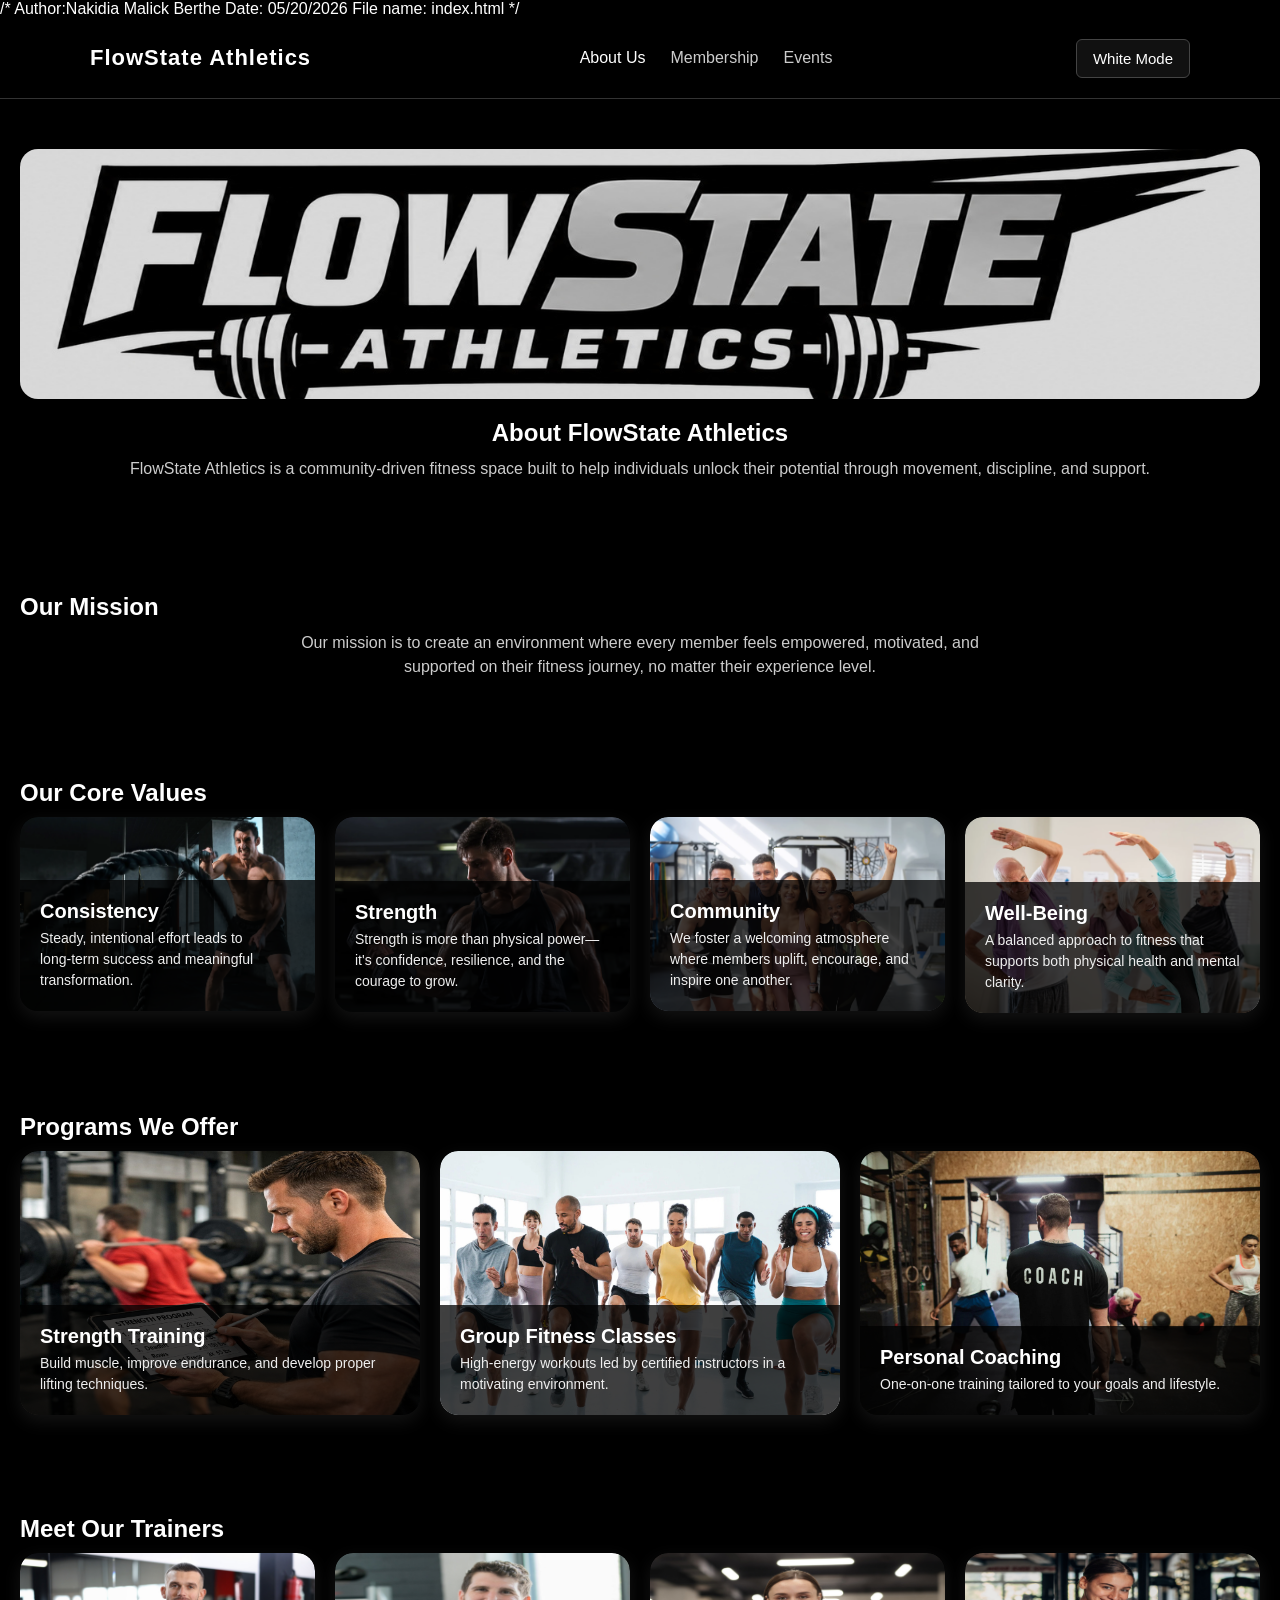
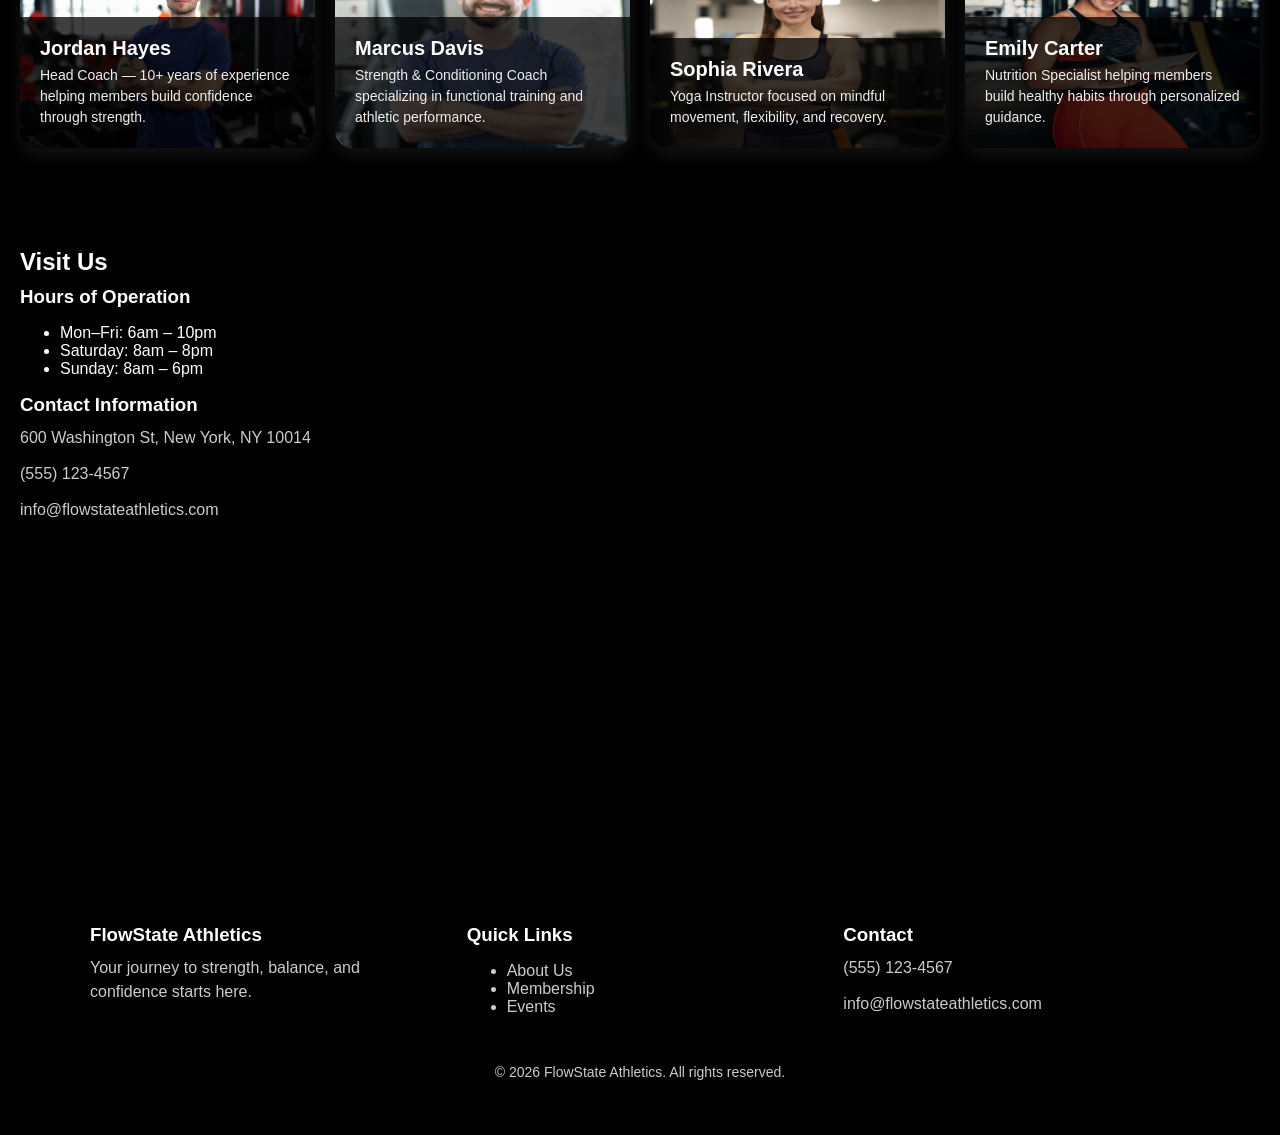
==== commit 342ac17c: "Update index.html" ====
--- a/index.html
+++ b/index.html
@@ -134,7 +134,7 @@
             <img src="images/trainer_jordan.jpg" alt="Trainer Jordan">
             <div class="overlay-box">
                 <h3>Jordan Hayes</h3>
-                <p>Head Coach with 10+ years of experience, helping members build confidence through strength.</p>
+                <p>Head Coach — 10+ years of experience helping members build confidence through strength.</p>
             </div>
         </div>
 
--- a/styles.css
+++ b/styles.css
@@ -1,5 +1,5 @@
 /*
-Author:Nakidia MAlick Berthe
+Author:Nakidia Malick Berthe
 Date: 05/20/2026
 File name: styles.css
 */
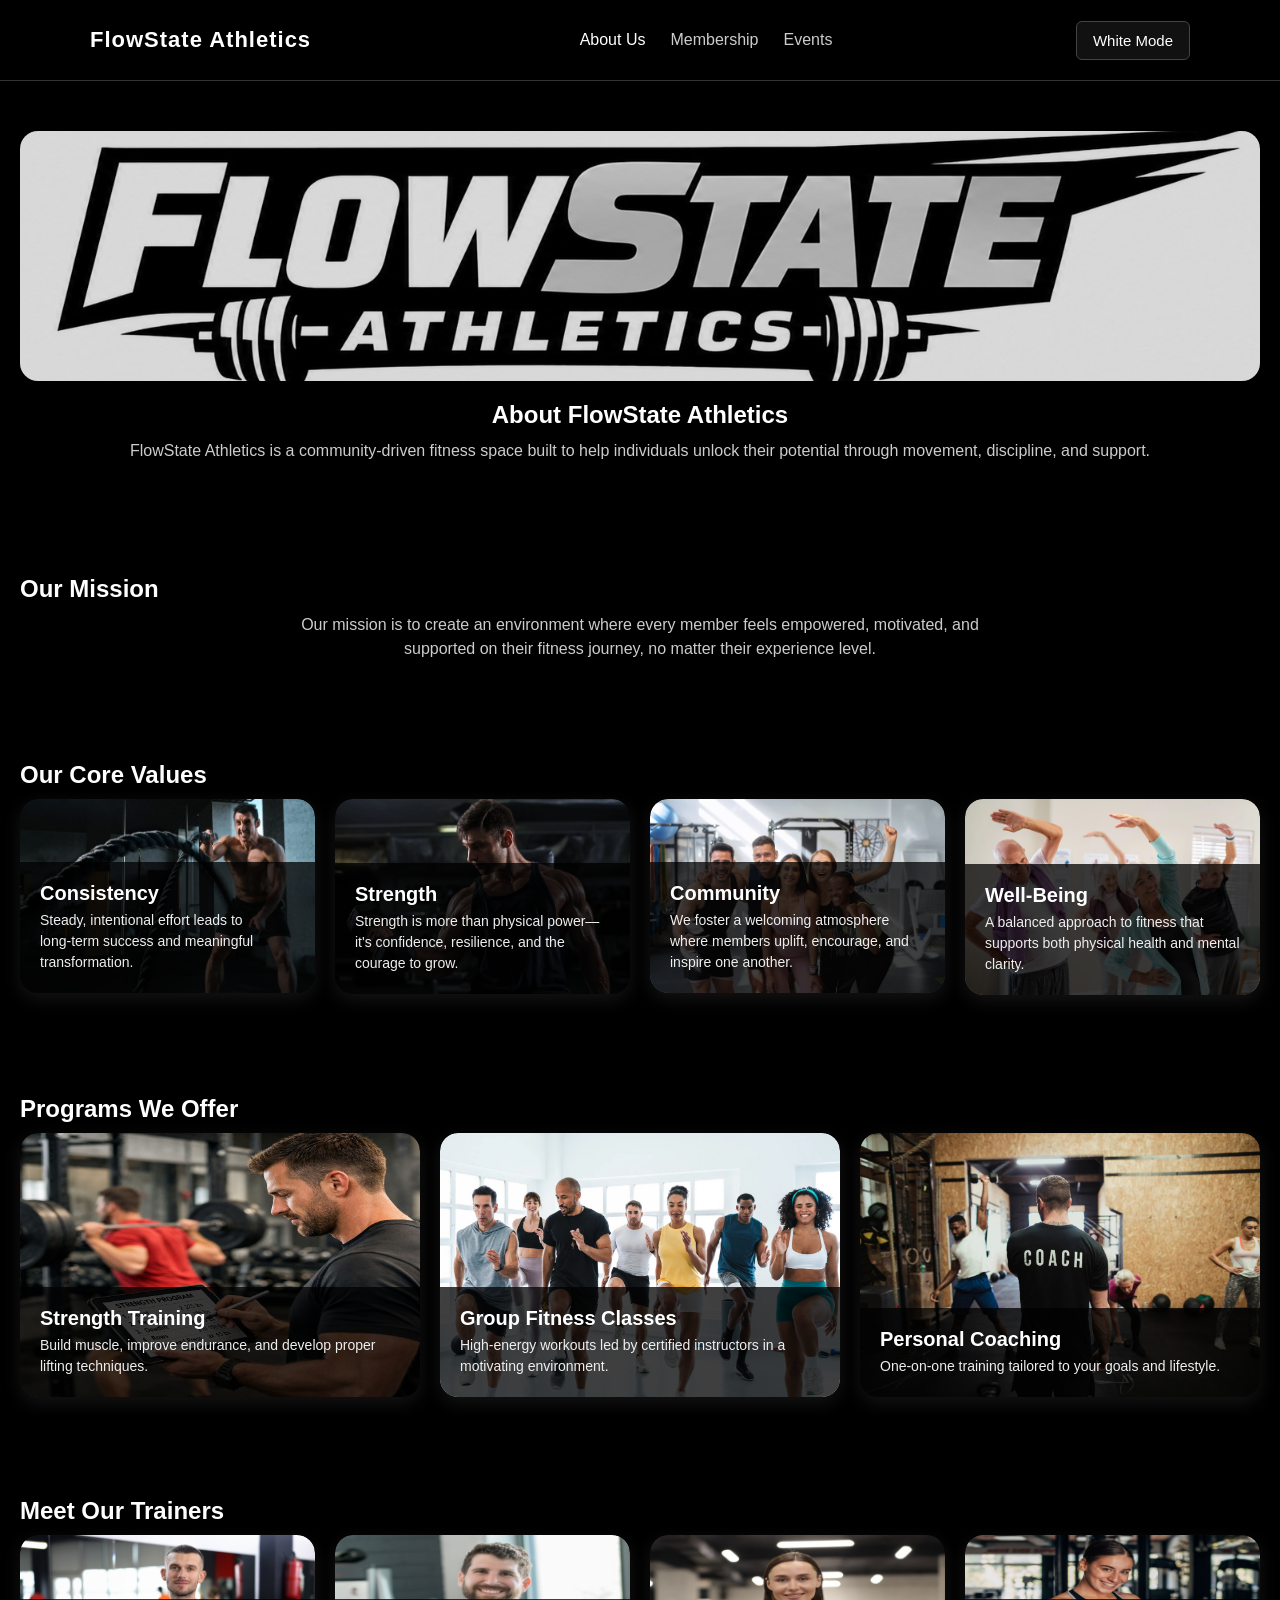
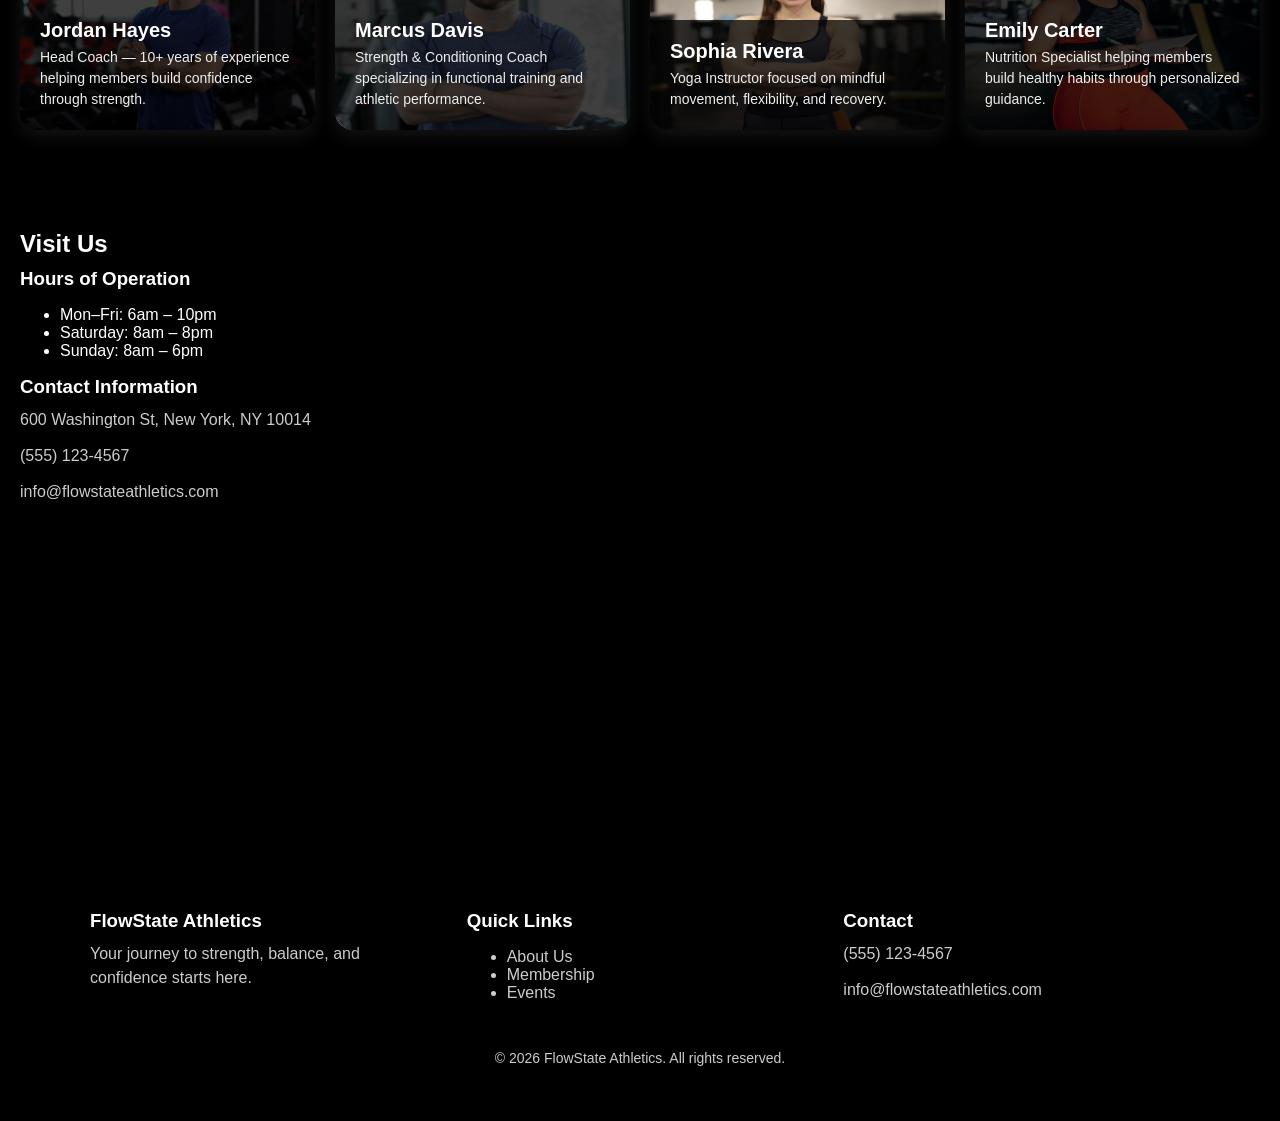
==== commit 1b6a5086: "Update index.html" ====
--- a/index.html
+++ b/index.html
@@ -1,9 +1,3 @@
-/*
-Author:Nakidia Malick Berthe
-Date: 05/20/2026
-File name: index.html
-*/
-
 <!DOCTYPE html>
 <html lang="en">
 <head>
